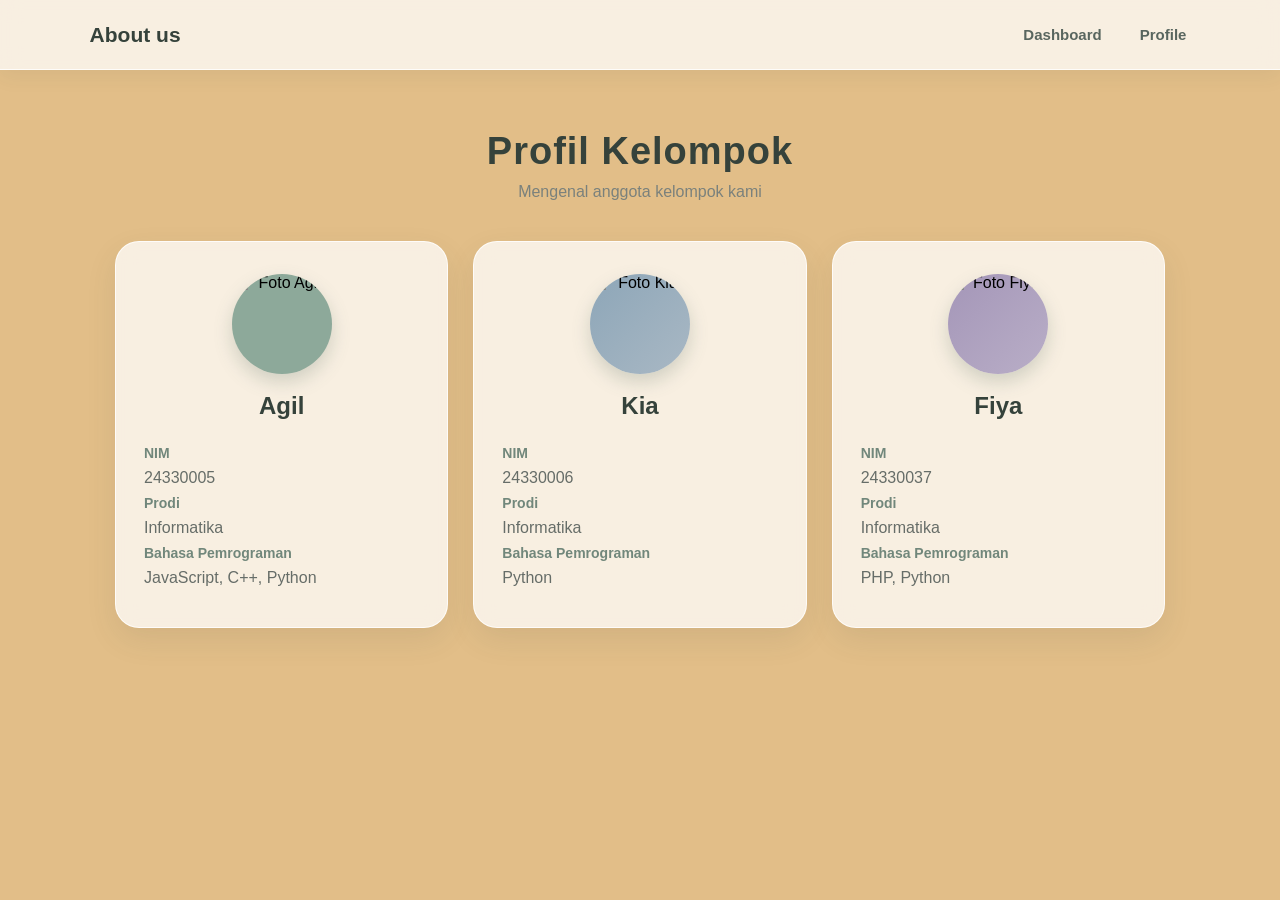
==== profile.html @ 1e2a55df "Add files via upload menambahkan navigasi bar berisi menu dashboard dan profile dengan halaman masin" ====
<!DOCTYPE html>
<html lang="id">

<head>
    <meta charset="UTF-8">
    <meta name="viewport" content="width=device-width, initial-scale=1.0">

    <title>Profile - Kelompok Kami</title>
    <link rel="stylesheet" href="navbar.css">
    <link rel="stylesheet" href="style.css">
</head>

<body>

    <!-- NAVBAR -->
    <nav class="navbar">

        <div class="logo">
            About us
        </div>

        <div class="nav-menu">

            <a href="index.html">
                Dashboard
            </a>

            <a href="profile.html">
                Profile
            </a>

        </div>

    </nav>


    <!-- CONTENT PROFILE -->
    <main class="container">

        <h1>Profil Kelompok</h1>

        <p class="subtitle">
            Mengenal anggota kelompok kami
        </p>


        <!-- PROFILE CARD -->
        <section class="profile-container">

            <!-- AGIL -->
            <div class="profile-card">

                <div class="profile-icon">
                    <img src="Agil.jpeg" alt="Foto Agil">
                </div>

                <h2>Agil</h2>

                <div class="profile-info">

                    <p><strong>NIM</strong></p>
                    <p>24330005</p>

                    <p><strong>Prodi</strong></p>
                    <p>Informatika</p>

                    <p><strong>Bahasa Pemrograman</strong></p>
                    <p>JavaScript, C++, Python</p>

                </div>

            </div>


            <!-- KIA -->
            <div class="profile-card">

                <div class="profile-icon">
                    <img src="kia.jpeg" alt="Foto Kia">
                </div>

                <h2>Kia</h2>

                <div class="profile-info">

                    <p><strong>NIM</strong></p>
                    <p>24330006</p>

                    <p><strong>Prodi</strong></p>
                    <p>Informatika</p>

                    <p><strong>Bahasa Pemrograman</strong></p>
                    <p>Python</p>

                </div>

            </div>


            <!-- FIYA -->
            <div class="profile-card">

                <div class="profile-icon">
                    <img src="fiya.jpeg" alt="Foto Fiya">
                </div>

                <h2>Fiya</h2>

                <div class="profile-info">

                    <p><strong>NIM</strong></p>
                    <p>24330037</p>

                    <p><strong>Prodi</strong></p>
                    <p>Informatika</p>

                    <p><strong>Bahasa Pemrograman</strong></p>
                    <p>PHP, Python</p>

                </div>

            </div>

        </section>

    </main>

</body>

</html>
---- navbar.css ----
/* =========================
   NAVBAR
========================= */

.navbar {
    width: 100%;

    padding: 18px 7%;

    display: flex;
    justify-content: space-between;
    align-items: center;

    background: rgba(255, 255, 255, 0.75);

    border-bottom: 1px solid rgba(255, 255, 255, 0.8);

    box-shadow:
        0 5px 20px rgba(70, 75, 70, 0.08);

    backdrop-filter: blur(10px);

    position: fixed;
    top: 0;
    left: 0;

    z-index: 100;
}


/* LOGO */

.logo {
    font-size: 21px;
    font-weight: bold;

    color: #35423b;
}


/* MENU NAVBAR */

.nav-menu {
    display: flex;

    gap: 30px;
}


/* LINK NAVBAR */

.nav-menu a {
    text-decoration: none;

    color: #59665f;

    font-size: 15px;
    font-weight: 600;

    padding: 8px 4px;

    transition: 0.3s;
}


/* HOVER */

.nav-menu a:hover {
    color: #718f80;
}


/* RESPONSIVE */

@media (max-width: 800px) {

    .navbar {
        padding: 16px 5%;
    }

    .nav-menu {
        gap: 15px;
    }

}
---- style.css ----
* {
    margin: 0;
    padding: 0;
    box-sizing: border-box;
}
body {
    font-family: Arial, sans-serif;
    min-height: 100vh;
    background-color: #e2be88;
}

.dashboard {
    min-height: 100vh;
    padding: 150px 7% 60px;
    display: flex;
    flex-direction: column;
    justify-content: center;
    align-items: center;
    text-align: center;
}
/* KOTAK UCAPAN */

.kotak {
    width: 100%;
    max-width: 900px;
    display: grid;
    grid-template-columns: 1fr;
    padding: 50px;
    background: rgba(255, 255, 255, 0.75);
    border-radius: 25px;
    border: 1px solid rgba(255, 255, 255, 0.8);
    box-shadow:
        0 12px 30px rgba(70, 75, 70, 0.10);
    backdrop-filter: blur(10px);
}
.welcome {
    max-width: 750px;
}

.welcome-small {
    display: inline-block;
    padding: 8px 18px;
    margin-bottom: 18px;
    border-radius: 30px;
    background-color: rgba(141, 169, 154, 0.18);
    color: #718f80;
    font-size: 14px;
    font-weight: bold;
}

.welcome h1 {
    font-size: 48px;
    margin-bottom: 20px;
    color: #35423b;
    letter-spacing: 1px;
}

.welcome-text {
    max-width: 650px;
    margin: 0 auto 30px;
    line-height: 1.7;
    color: #6f7772;
    font-size: 16px;
}
.profile-button {
    display: inline-block;
    padding: 13px 25px;
    border-radius: 30px;
    background: linear-gradient(
        135deg,
        #8da99a,
        #718f80
    );
    color: white;
    text-decoration: none;
    font-weight: bold;
    box-shadow:
        0 8px 20px rgba(93, 115, 103, 0.25);

    transition: 0.3s;
}

.profile-button:hover {
    transform: translateY(-3px);
    box-shadow:
        0 12px 25px rgba(93, 115, 103, 0.35);
}
.container {
    width: 90%;
    max-width: 1050px;
    text-align: center;
    margin: 0 auto;
    padding-top: 130px;
    padding-bottom: 60px;
}
.container h1 {
    font-size: 38px;
    margin-bottom: 10px;
    color: #35423b;
    letter-spacing: 1px;
}
.subtitle {
    color: #7a817c;
    margin-bottom: 40px;
    font-size: 16px;
}

.profile-container {
    display: grid;
    grid-template-columns: repeat(3, 1fr);
    gap: 25px;
}
.profile-card {
    background: rgba(255, 255, 255, 0.75);
    padding: 32px 28px;
    border-radius: 24px;
    border: 1px solid rgba(255, 255, 255, 0.8);
    box-shadow:
        0 12px 30px rgba(70, 75, 70, 0.10);
    backdrop-filter: blur(10px);
    transition: all 0.3s ease;
}


.profile-card:hover {
    transform: translateY(-8px);
    box-shadow:
        0 18px 35px rgba(70, 75, 70, 0.16);
}

.profile-icon {
    width: 100px;
    height: 100px;
    margin: 0 auto 18px;
    border-radius: 50%;
    overflow: hidden;
    display: flex;
    justify-content: center;
    align-items: center;
    background: #8da99a;
    box-shadow:
        0 8px 18px rgba(93, 115, 103, 0.25);
}
.profile-icon img {
    width: 100%;
    height: 100%;
    object-fit: cover;
}
.profile-card h2 {
    font-size: 24px;

    margin-bottom: 25px;
    color: #35423b;
}

.profile-info {
    text-align: left;
}

.profile-info p {
    margin-bottom: 8px;
    color: #666d68;
}
.profile-info strong {
    display: block;
    color: #71877b;
    font-size: 14px;
    margin-bottom: 3px;
}

.profile-card:nth-child(2) .profile-icon {
    background: linear-gradient(
        135deg,
        #8da6b8,
        #a9b8c4
    );
}
.profile-card:nth-child(3) .profile-icon {
    background: linear-gradient(
        135deg,
        #a496b8,
        #b9aec7
    );
}
@media (max-width: 800px) {
    .dashboard {
        padding: 130px 7% 50px;
    }
    .welcome h1 {
        font-size: 36px;
    }
    .profile-container {
        grid-template-columns: 1fr;
    }
    .container {
        width: 85%;
    }
}
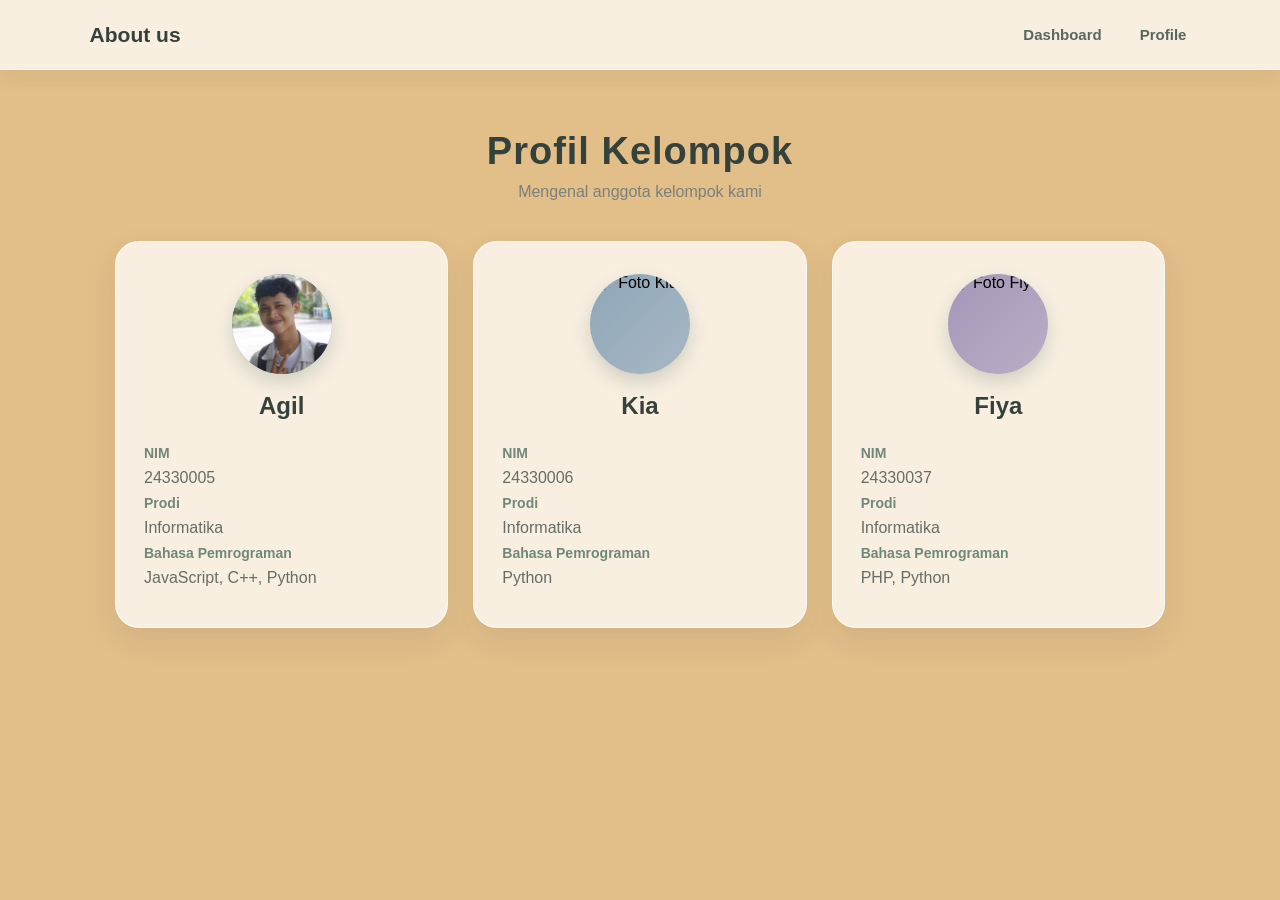
==== commit 6cf4064e: "Update profile.html" ====
--- a/profile.html
+++ b/profile.html
@@ -51,7 +51,7 @@
             <div class="profile-card">
 
                 <div class="profile-icon">
-                    <img src="Agil.jpeg" alt="Foto Agil">
+                    <img src="profile/profile/Agil.jpeg" alt="Foto Agil">
                 </div>
 
                 <h2>Agil</h2>
@@ -76,7 +76,7 @@
             <div class="profile-card">
 
                 <div class="profile-icon">
-                    <img src="kia.jpeg" alt="Foto Kia">
+                    <img src="profile/kia.jpeg" alt="Foto Kia">
                 </div>
 
                 <h2>Kia</h2>
@@ -101,7 +101,7 @@
             <div class="profile-card">
 
                 <div class="profile-icon">
-                    <img src="fiya.jpeg" alt="Foto Fiya">
+                    <img src="profile/fiya.jpeg" alt="Foto Fiya">
                 </div>
 
                 <h2>Fiya</h2>
@@ -127,4 +127,4 @@
 
 </body>
 
-</html>+</html>
--- a/navbar.css
+++ b/navbar.css
@@ -29,7 +29,7 @@
 
 
 /* LOGO */
-
+/* test */
 .logo {
     font-size: 21px;
     font-weight: bold;
@@ -82,4 +82,4 @@
         gap: 15px;
     }
 
-}+}
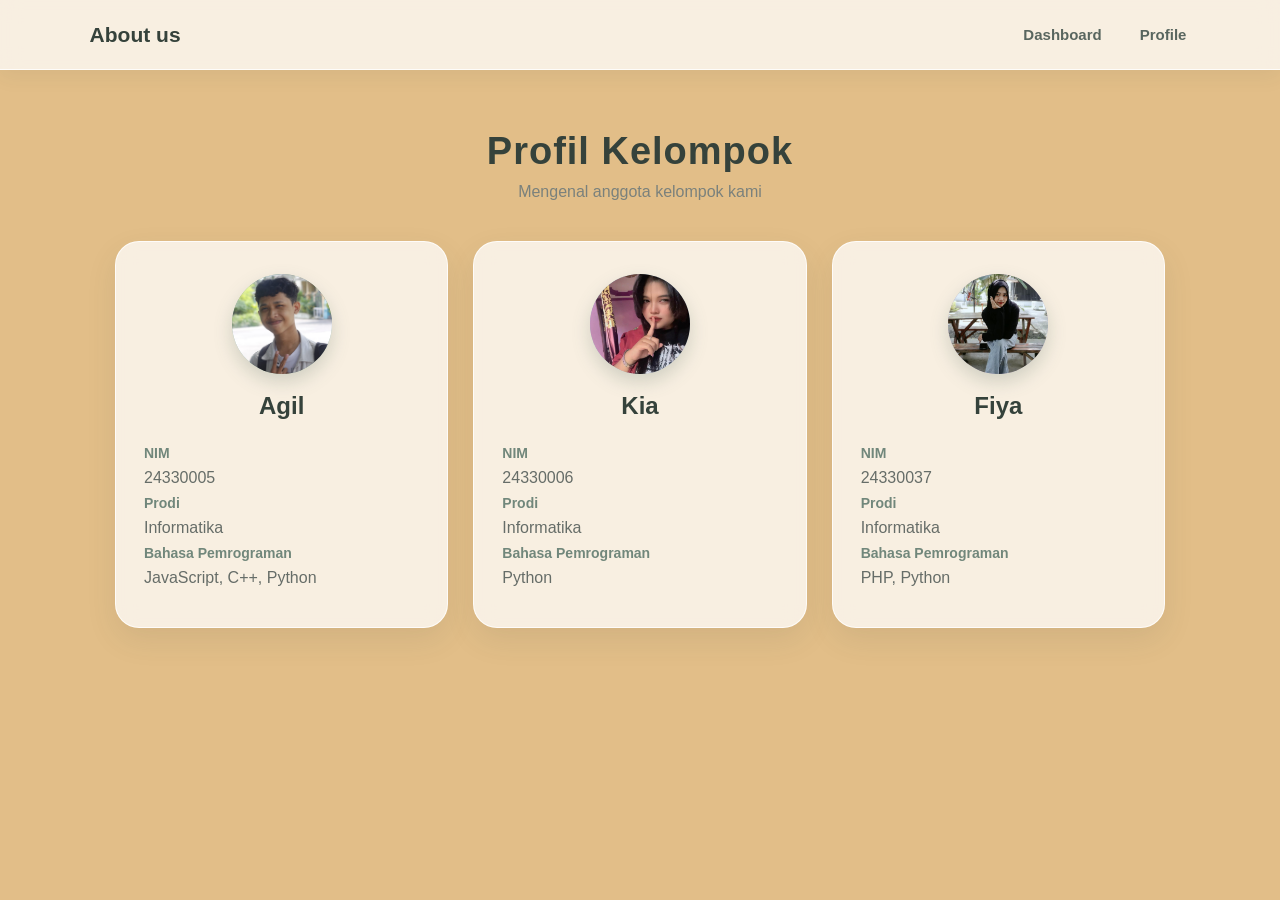
==== commit 994bcbd6: "Update profile.html" ====
--- a/profile.html
+++ b/profile.html
@@ -51,7 +51,7 @@
             <div class="profile-card">
 
                 <div class="profile-icon">
-                    <img src="profile/profile/Agil.jpeg" alt="Foto Agil">
+                    <img src="./profile/profile/Agil.jpeg" alt="Foto Agil">
                 </div>
 
                 <h2>Agil</h2>
@@ -76,7 +76,7 @@
             <div class="profile-card">
 
                 <div class="profile-icon">
-                    <img src="profile/kia.jpeg" alt="Foto Kia">
+                    <img src="./profile/profile/kia.jpeg" alt="Foto Kia">
                 </div>
 
                 <h2>Kia</h2>
@@ -101,7 +101,7 @@
             <div class="profile-card">
 
                 <div class="profile-icon">
-                    <img src="profile/fiya.jpeg" alt="Foto Fiya">
+                    <img src="./profile/profile/fiya.jpeg" alt="Foto Fiya">
                 </div>
 
                 <h2>Fiya</h2>
